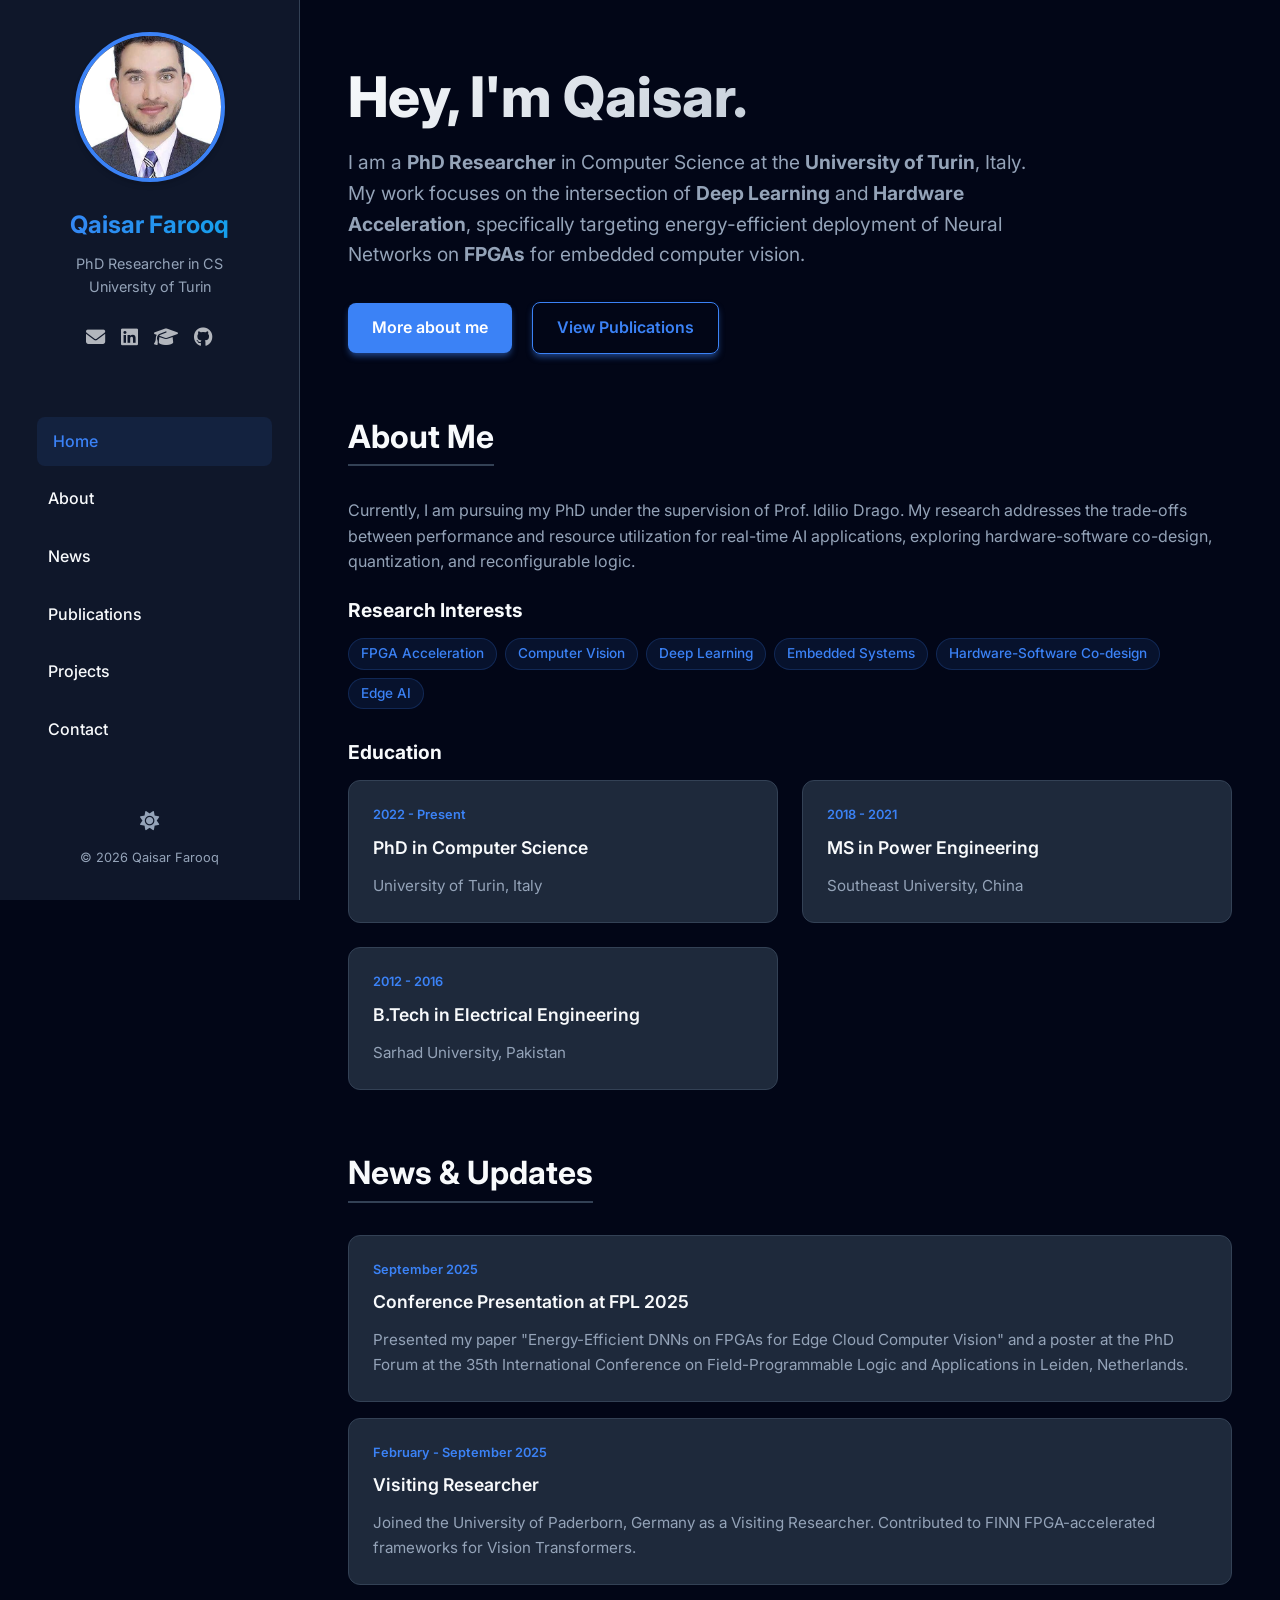
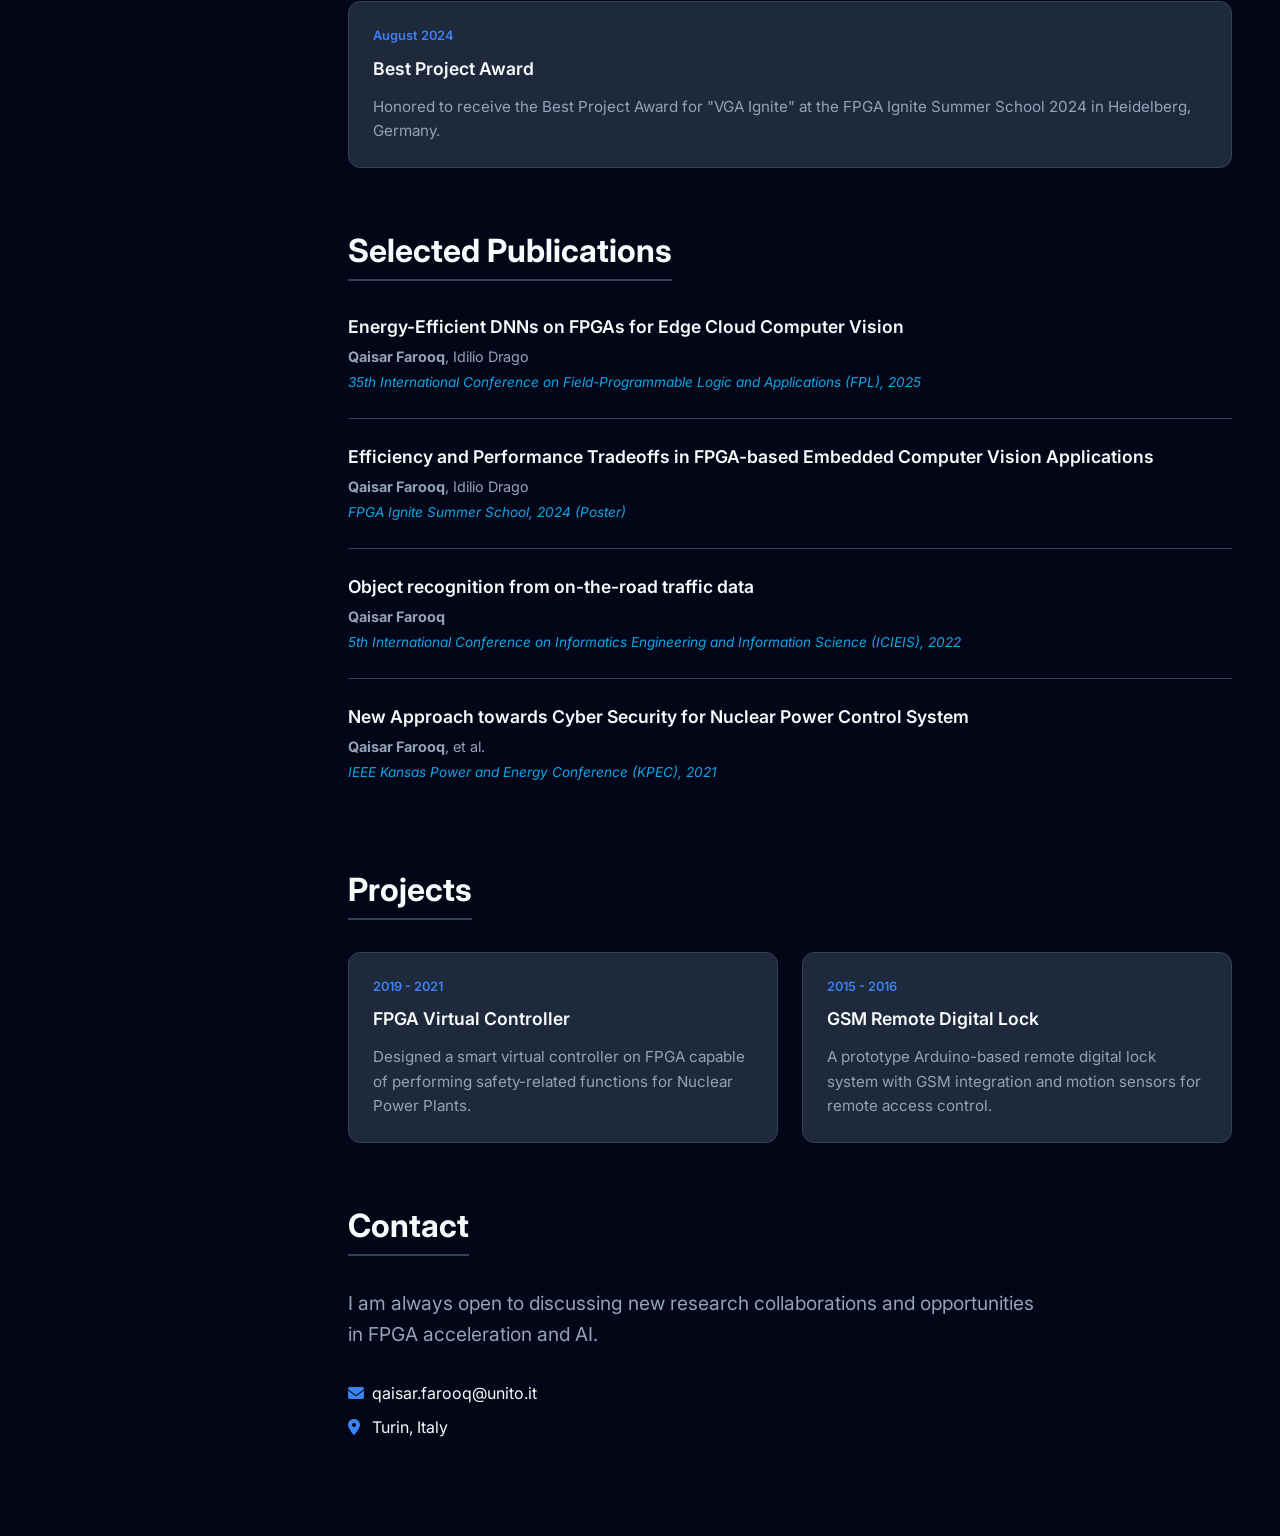
==== index.html @ 943a79b2 "Initial commit of personal website" ====
<!DOCTYPE html>
<html lang="en">

<head>
    <meta charset="UTF-8">
    <meta name="viewport" content="width=device-width, initial-scale=1.0">
    <title>Qaisar Farooq - PhD Researcher</title>
    <meta name="description"
        content="Personal website of Qaisar Farooq, PhD Researcher in Computer Science specializing in FPGA and Embedded AI at the University of Turin.">

    <!-- Fonts -->
    <link rel="preconnect" href="https://fonts.googleapis.com">
    <link rel="preconnect" href="https://fonts.gstatic.com" crossorigin>
    <link href="https://fonts.googleapis.com/css2?family=Inter:wght@300;400;500;600;700;800&display=swap"
        rel="stylesheet">

    <!-- Icons -->
    <link rel="stylesheet" href="https://cdnjs.cloudflare.com/ajax/libs/font-awesome/6.4.0/css/all.min.css">

    <!-- Custom CSS -->
    <link rel="stylesheet" href="assets/css/style.css">
</head>

<body>

    <!-- Mobile Menu Button -->
    <button class="menu-toggle" id="menu-toggle">
        <i class="fas fa-bars"></i>
    </button>

    <div class="layout-container">
        <!-- Sidebar -->
        <aside class="sidebar" id="sidebar">
            <div class="profile-section">
                <img src="assets/images/Qaisar.jpeg" alt="Qaisar Farooq" class="avatar">
                <div class="profile-name">Qaisar Farooq</div>
                <div class="profile-bio">PhD Researcher in CS<br>University of Turin</div>

                <div class="social-links">
                    <a href="mailto:qaisar.farooq@unito.it" class="social-icon" title="Email"><i
                            class="fas fa-envelope"></i></a>
                    <a href="https://www.linkedin.com/in/qaisar-farooq-2224791b5" class="social-icon"
                        title="LinkedIn"><i class="fab fa-linkedin"></i></a>
                    <a href="https://scholar.google.com/citations?user=luBszyAAAAAJ&hl=en" class="social-icon"
                        title="Google Scholar"><i class="fas fa-graduation-cap"></i></a>
                    <a href="https://github.com/QaisarFarooq17" class="social-icon" title="GitHub"><i
                            class="fab fa-github"></i></a>
                </div>
            </div>

            <nav>
                <ul class="nav-menu">
                    <li class="nav-item"><a href="#home" class="nav-link active">Home</a></li>
                    <li class="nav-item"><a href="#about" class="nav-link">About</a></li>
                    <li class="nav-item"><a href="#news" class="nav-link">News</a></li>
                    <li class="nav-item"><a href="#publications" class="nav-link">Publications</a></li>
                    <li class="nav-item"><a href="#projects" class="nav-link">Projects</a></li>
                    <li class="nav-item"><a href="#contact" class="nav-link">Contact</a></li>
                </ul>
            </nav>

            <div class="sidebar-footer">
                <button id="theme-toggle" class="theme-toggle-btn" title="Toggle Theme">
                    <i class="fas fa-sun"></i>
                </button>
                <div style="margin-top: 1rem;">
                    &copy; 2026 Qaisar Farooq
                </div>
            </div>
        </aside>

        <!-- Main Content -->
        <main class="main-content">

            <!-- Hero Section -->
            <section id="home">
                <h1 class="hero-title">Hey, I'm Qaisar.</h1>
                <p class="hero-text">
                    I am a <strong>PhD Researcher</strong> in Computer Science at the <strong>University of
                        Turin</strong>, Italy.
                    My work focuses on the intersection of <strong>Deep Learning</strong> and <strong>Hardware
                        Acceleration</strong>, specifically targeting energy-efficient deployment of Neural Networks on
                    <strong>FPGAs</strong> for embedded computer vision.
                </p>
                <div class="hero-buttons">
                    <a href="#about" class="btn">More about me</a>
                    <a href="#publications" class="btn"
                        style="background-color: transparent; border: 1px solid var(--secondary-color); color: var(--secondary-color); margin-left: 1rem;">View
                        Publications</a>
                </div>
            </section>

            <!-- About Section -->
            <section id="about">
                <h2 class="section-title">About Me</h2>
                <p style="margin-bottom: 1.5rem; color: var(--text-muted);">
                    Currently, I am pursuing my PhD under the supervision of Prof. Idilio Drago. My research addresses
                    the trade-offs between performance and resource utilization for real-time AI applications, exploring
                    hardware-software co-design, quantization, and reconfigurable logic.
                </p>

                <h3 style="font-size: 1.2rem; margin-bottom: 1rem;">Research Interests</h3>
                <div class="skills-container">
                    <span class="skill-tag">FPGA Acceleration</span>
                    <span class="skill-tag">Computer Vision</span>
                    <span class="skill-tag">Deep Learning</span>
                    <span class="skill-tag">Embedded Systems</span>
                    <span class="skill-tag">Hardware-Software Co-design</span>
                    <span class="skill-tag">Edge AI</span>
                </div>

                <h3 style="font-size: 1.2rem; margin-top: 2rem; margin-bottom: 1rem;">Education</h3>
                <div class="card-grid">
                    <div class="card">
                        <span class="card-date">2022 - Present</span>
                        <div class="card-title">PhD in Computer Science</div>
                        <div class="card-text">University of Turin, Italy</div>
                    </div>
                    <div class="card">
                        <span class="card-date">2018 - 2021</span>
                        <div class="card-title">MS in Power Engineering</div>
                        <div class="card-text">Southeast University, China</div>
                    </div>
                    <div class="card">
                        <span class="card-date">2012 - 2016</span>
                        <div class="card-title">B.Tech in Electrical Engineering</div>
                        <div class="card-text">Sarhad University, Pakistan</div>
                    </div>
                </div>
            </section>

            <!-- News Section -->
            <section id="news">
                <h2 class="section-title">News & Updates</h2>
                <div class="card" style="margin-bottom: 1rem;">
                    <span class="card-date">September 2025</span>
                    <div class="card-title">Conference Presentation at FPL 2025</div>
                    <div class="card-text">
                        Presented my paper "Energy-Efficient DNNs on FPGAs for Edge Cloud Computer Vision" and a poster
                        at the PhD Forum at the 35th International Conference on Field-Programmable Logic and
                        Applications in Leiden, Netherlands.
                    </div>
                </div>
                <div class="card" style="margin-bottom: 1rem;">
                    <span class="card-date">February - September 2025</span>
                    <div class="card-title">Visiting Researcher</div>
                    <div class="card-text">
                        Joined the University of Paderborn, Germany as a Visiting Researcher. Contributed to FINN
                        FPGA-accelerated frameworks for Vision Transformers.
                    </div>
                </div>
                <div class="card">
                    <span class="card-date">August 2024</span>
                    <div class="card-title">Best Project Award</div>
                    <div class="card-text">
                        Honored to receive the Best Project Award for "VGA Ignite" at the FPGA Ignite Summer School 2024
                        in Heidelberg, Germany.
                    </div>
                </div>
            </section>

            <!-- Publications Section -->
            <section id="publications">
                <h2 class="section-title">Selected Publications</h2>

                <div class="publication-item">
                    <a href="#" class="pub-title">Energy-Efficient DNNs on FPGAs for Edge Cloud Computer Vision</a>
                    <div class="pub-authors"><strong>Qaisar Farooq</strong>, Idilio Drago</div>
                    <div class="pub-venue">35th International Conference on Field-Programmable Logic and Applications
                        (FPL), 2025</div>
                </div>

                <div class="publication-item">
                    <a href="https://fpga-ignite.github.io/" class="pub-title">Efficiency and Performance Tradeoffs in
                        FPGA-based Embedded Computer Vision Applications</a>
                    <div class="pub-authors"><strong>Qaisar Farooq</strong>, Idilio Drago</div>
                    <div class="pub-venue">FPGA Ignite Summer School, 2024 (Poster)</div>
                </div>

                <div class="publication-item">
                    <a href="https://doi.org/10.1117/12.2662006" class="pub-title">Object recognition from on-the-road
                        traffic data</a>
                    <div class="pub-authors"><strong>Qaisar Farooq</strong></div>
                    <div class="pub-venue">5th International Conference on Informatics Engineering and Information
                        Science (ICIEIS), 2022</div>
                </div>

                <div class="publication-item">
                    <a href="https://doi.org/10.1109/KPEC51835.2021.9446235" class="pub-title">New Approach towards
                        Cyber Security for Nuclear Power Control System</a>
                    <div class="pub-authors"><strong>Qaisar Farooq</strong>, et al.</div>
                    <div class="pub-venue">IEEE Kansas Power and Energy Conference (KPEC), 2021</div>
                </div>
            </section>

            <!-- Projects Section -->
            <section id="projects">
                <h2 class="section-title">Projects</h2>
                <div class="card-grid">
                    <div class="card">
                        <span class="card-date">2019 - 2021</span>
                        <div class="card-title">FPGA Virtual Controller</div>
                        <div class="card-text">
                            Designed a smart virtual controller on FPGA capable of performing safety-related functions
                            for Nuclear Power Plants.
                        </div>
                    </div>
                    <div class="card">
                        <span class="card-date">2015 - 2016</span>
                        <div class="card-title">GSM Remote Digital Lock</div>
                        <div class="card-text">
                            A prototype Arduino-based remote digital lock system with GSM integration and motion sensors
                            for remote access control.
                        </div>
                    </div>
                </div>
            </section>

            <!-- Contact Section -->
            <section id="contact" style="margin-bottom: 2rem;">
                <h2 class="section-title">Contact</h2>
                <p class="hero-text">
                    I am always open to discussing new research collaborations and opportunities in FPGA acceleration
                    and AI.
                </p>
                <div style="margin-top: 1rem;">
                    <div style="margin-bottom: 0.5rem;">
                        <i class="fas fa-envelope" style="width: 20px; color: var(--secondary-color);"></i>
                        <a href="mailto:qaisar.farooq@unito.it">qaisar.farooq@unito.it</a>
                    </div>
                    <div style="margin-bottom: 0.5rem;">
                        <i class="fas fa-map-marker-alt" style="width: 20px; color: var(--secondary-color);"></i>
                        Turin, Italy
                    </div>
                </div>
            </section>

        </main>
    </div>

    <!-- Scripts -->
    <script src="assets/js/main.js"></script>
</body>

</html>
---- assets/css/style.css ----
/* Global Styles */
:root {
  --primary-color: #0f172a; /* Slate 900 */
  --secondary-color: #3b82f6; /* Blue 500 */
  --accent-color: #0ea5e9; /* Sky 500 */
  --text-main: #f8fafc; /* Slate 50 */
  --text-muted: #94a3b8; /* Slate 400 */
  --bg-body: #020617; /* Slate 950 */
  --bg-sidebar: #0f172a; /* Slate 900 */
  --bg-card: #1e293b; /* Slate 800 */
  --border-color: #334155; /* Slate 700 */
  --transition-speed: 0.3s;
  --font-main: 'Inter', system-ui, -apple-system, sans-serif;
}

/* Light Theme Variables (class attached to body) */
body.light-theme {
  --primary-color: #f8fafc;
  --secondary-color: #2563eb;
  --accent-color: #0284c7;
  --text-main: #0f172a;
  --text-muted: #64748b;
  --bg-body: #f1f5f9;
  --bg-sidebar: #ffffff;
  --bg-card: #ffffff;
  --border-color: #e2e8f0;
}

* {
  box-sizing: border-box;
  margin: 0;
  padding: 0;
}

html {
  scroll-behavior: smooth;
}

body {
  font-family: var(--font-main);
  background-color: var(--bg-body);
  color: var(--text-main);
  line-height: 1.6;
  min-height: 100vh;
  display: flex;
  flex-direction: column;
  transition: background-color var(--transition-speed), color var(--transition-speed);
}

a {
  text-decoration: none;
  color: inherit;
  transition: color 0.2s ease;
}

a:hover {
  color: var(--secondary-color);
}

/* Sidebar Layout (Desktop) */
.layout-container {
  display: flex;
  min-height: 100vh;
}

/* Sidebar Styling */
.sidebar {
  width: 300px;
  background-color: var(--bg-sidebar);
  color: var(--text-main);
  padding: 2rem;
  display: flex;
  flex-direction: column;
  justify-content: space-between;
  border-right: 1px solid var(--border-color);
  position: fixed;
  height: 100vh;
  overflow-y: auto;
  z-index: 100;
  transition: transform var(--transition-speed) ease;
}

.profile-section {
  text-align: center;
  margin-bottom: 2rem;
}

.avatar {
  width: 150px;
  height: 150px;
  border-radius: 50%;
  object-fit: cover;
  margin-bottom: 1rem;
  border: 4px solid var(--secondary-color);
  box-shadow: 0 4px 6px -1px rgba(0, 0, 0, 0.1), 0 2px 4px -1px rgba(0, 0, 0, 0.06);
  background-color: var(--bg-card); /* Fallback if image fails */
}

.profile-name {
  font-size: 1.5rem;
  font-weight: 700;
  margin-bottom: 0.5rem;
  background: linear-gradient(to right, var(--secondary-color), var(--accent-color));
  -webkit-background-clip: text;
  -webkit-text-fill-color: transparent;
}

.profile-bio {
  font-size: 0.9rem;
  color: var(--text-muted);
  margin-bottom: 1.5rem;
}

.nav-menu {
  list-style: none;
  margin-top: 1rem;
}

.nav-item {
  margin-bottom: 0.5rem;
}

.nav-link {
  display: block;
  padding: 0.75rem 1rem;
  border-radius: 0.5rem;
  font-weight: 500;
  transition: all 0.2s ease;
}

.nav-link:hover, .nav-link.active {
  background-color: rgba(59, 130, 246, 0.1);
  color: var(--secondary-color);
  transform: translateX(5px);
}

.sidebar-footer {
  margin-top: auto;
  padding-top: 2rem;
  font-size: 0.8rem;
  color: var(--text-muted);
  text-align: center;
}

.social-links {
  display: flex;
  justify-content: center;
  gap: 1rem;
  margin-bottom: 1rem;
}

.social-icon {
  font-size: 1.2rem;
  opacity: 0.7;
  transition: opacity 0.2s, transform 0.2s;
}

.social-icon:hover {
  opacity: 1;
  transform: translateY(-2px);
  color: var(--secondary-color);
}

/* Main Content Area */
.main-content {
  flex: 1;
  margin-left: 300px; /* Offset for fixed sidebar */
  padding: 4rem 3rem;
  max-width: 1000px;
}

/* Sections */
section {
  margin-bottom: 4rem;
  animation: fadeIn 0.8s ease-out forwards;
  opacity: 0;
}

@keyframes fadeIn {
  from { opacity: 0; transform: translateY(20px); }
  to { opacity: 1; transform: translateY(0); }
}

/* Stagger animations for sections */
section:nth-child(1) { animation-delay: 0.1s; }
section:nth-child(2) { animation-delay: 0.2s; }
section:nth-child(3) { animation-delay: 0.3s; }
section:nth-child(4) { animation-delay: 0.4s; }

h1, h2, h3 {
  font-weight: 700;
  margin-bottom: 1.5rem;
  line-height: 1.2;
}

.section-title {
  font-size: 2rem;
  border-bottom: 2px solid var(--border-color);
  padding-bottom: 0.5rem;
  margin-bottom: 2rem;
  display: inline-block;
  color: var(--text-main);
}

.hero-title {
  font-size: 3.5rem;
  font-weight: 800;
  margin-bottom: 1rem;
  background: linear-gradient(135deg, var(--text-main) 0%, var(--text-muted) 100%);
  -webkit-background-clip: text;
  -webkit-text-fill-color: transparent;
}

.hero-text {
  font-size: 1.2rem;
  color: var(--text-muted);
  max-width: 700px;
  margin-bottom: 2rem;
}

.btn {
  display: inline-block;
  padding: 0.75rem 1.5rem;
  background-color: var(--secondary-color);
  color: white;
  border-radius: 0.5rem;
  font-weight: 600;
  box-shadow: 0 4px 6px -1px rgba(59, 130, 246, 0.5);
  transition: transform 0.2s, box-shadow 0.2s;
}

.btn:hover {
  transform: translateY(-2px);
  box-shadow: 0 10px 15px -3px rgba(59, 130, 246, 0.6);
  color: white; /* Ensure text stays white */
}

/* Cards (News, Publications) */
.card-grid {
  display: grid;
  grid-template-columns: repeat(auto-fit, minmax(300px, 1fr));
  gap: 1.5rem;
}

.card {
  background-color: var(--bg-card);
  border: 1px solid var(--border-color);
  border-radius: 0.75rem;
  padding: 1.5rem;
  transition: transform 0.3s ease, box-shadow 0.3s ease, border-color 0.3s;
  position: relative;
  overflow: hidden;
}

.card:hover {
  transform: translateY(-5px);
  box-shadow: 0 10px 15px -3px rgba(0, 0, 0, 0.2);
  border-color: var(--secondary-color);
}

.card::before {
  content: '';
  position: absolute;
  top: 0;
  left: 0;
  width: 4px;
  height: 100%;
  background: linear-gradient(to bottom, var(--secondary-color), var(--accent-color));
  opacity: 0;
  transition: opacity 0.3s;
}

.card:hover::before {
  opacity: 1;
}

.card-date {
  font-size: 0.8rem;
  color: var(--secondary-color);
  font-weight: 600;
  margin-bottom: 0.5rem;
  display: block;
}

.card-title {
  font-size: 1.1rem;
  font-weight: 600;
  margin-bottom: 0.75rem;
  color: var(--text-main);
}

.card-text {
  font-size: 0.95rem;
  color: var(--text-muted);
}

.publication-item {
  margin-bottom: 1.5rem;
  padding-bottom: 1.5rem;
  border-bottom: 1px solid var(--border-color);
}

.publication-item:last-child {
  border-bottom: none;
}

.pub-title {
  font-weight: 600;
  font-size: 1.1rem;
  color: var(--text-main);
  margin-bottom: 0.25rem;
  display: block;
}

.pub-authors {
  font-size: 0.9rem;
  color: var(--text-muted);
  margin-bottom: 0.25rem;
}

.pub-venue {
  font-size: 0.85rem;
  font-style: italic;
  color: var(--accent-color);
}

/* Skills Tags */
.skills-container {
  display: flex;
  flex-wrap: wrap;
  gap: 0.5rem;
}

.skill-tag {
  background-color: rgba(59, 130, 246, 0.1);
  color: var(--secondary-color);
  padding: 0.25rem 0.75rem;
  border-radius: 1rem;
  font-size: 0.85rem;
  font-weight: 500;
  border: 1px solid rgba(59, 130, 246, 0.2);
}

/* Mobile Toggle */
.menu-toggle {
  display: none;
  position: fixed;
  top: 1rem;
  right: 1rem;
  z-index: 200;
  background-color: var(--bg-card);
  border: 1px solid var(--border-color);
  color: var(--text-main);
  padding: 0.5rem;
  border-radius: 0.5rem;
  cursor: pointer;
}

/* Theme Toggle */
.theme-toggle-btn {
  background: none;
  border: none;
  color: var(--text-muted);
  cursor: pointer;
  font-size: 1.2rem;
  transition: color 0.2s;
  display: flex;
  align-items: center;
  justify-content: center;
  margin: 0 auto; /* Center in sidebar footer */
}

.theme-toggle-btn:hover {
  color: var(--secondary-color);
}

/* Responsive Design */
@media (max-width: 768px) {
  .sidebar {
    transform: translateX(-100%);
    width: 250px;
    box-shadow: 2px 0 10px rgba(0,0,0,0.5);
  }

  .sidebar.active {
    transform: translateX(0);
  }

  .main-content {
    margin-left: 0;
    padding: 3rem 1.5rem;
  }

  .menu-toggle {
    display: block;
  }

  .hero-title {
    font-size: 2.5rem;
  }
}
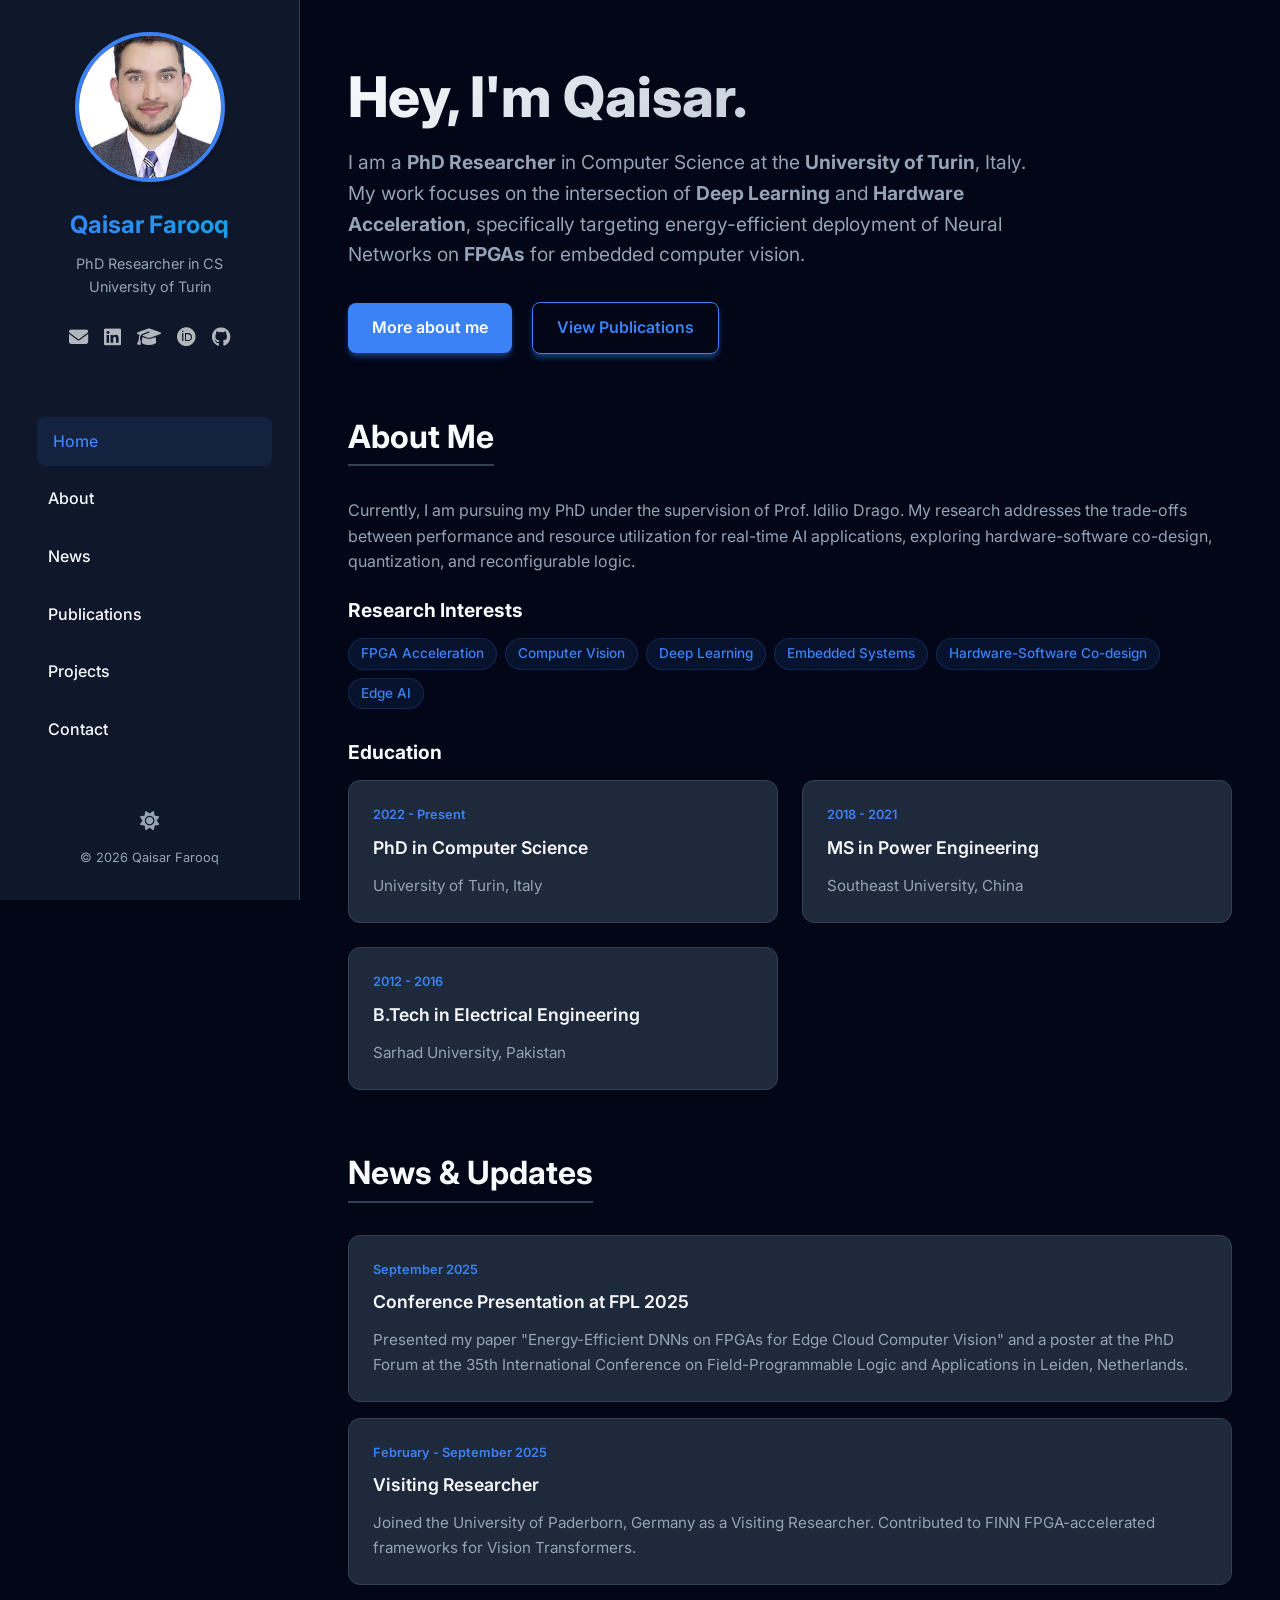
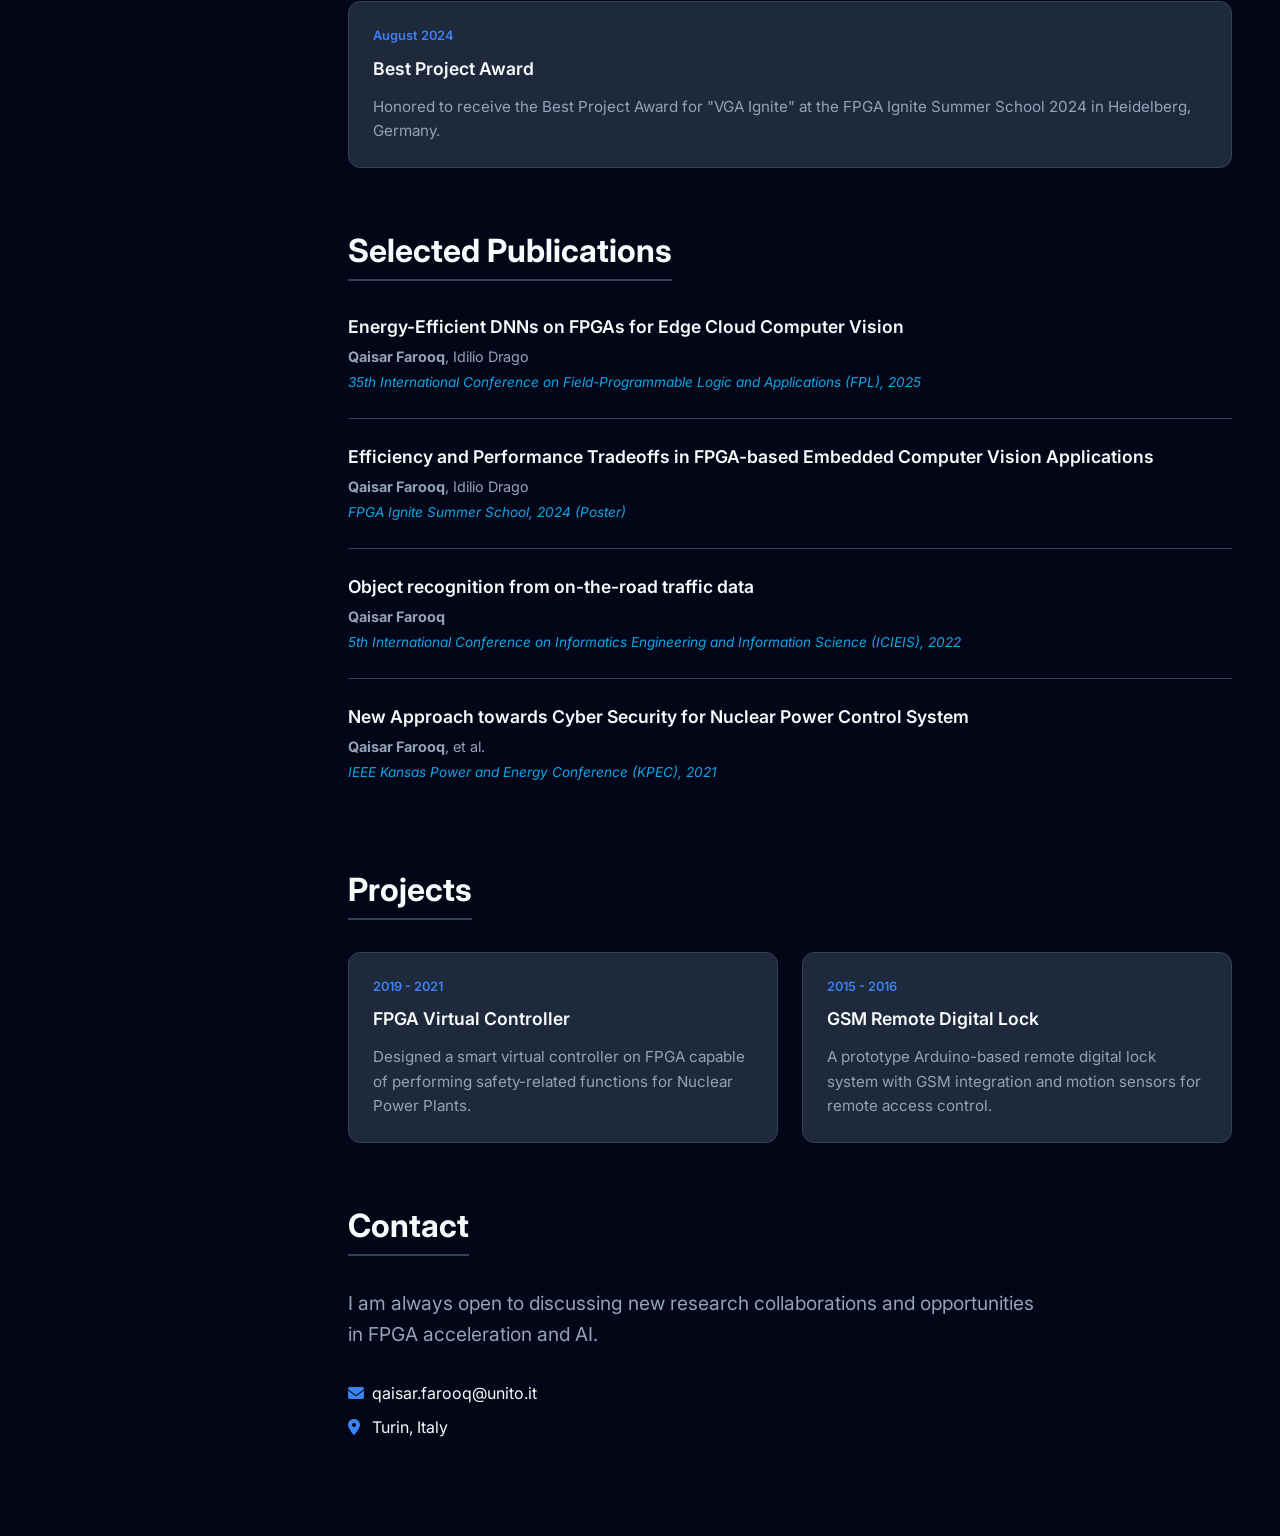
==== commit c941c581: "Add ORCID social link to sidebar Co-authored-by: QaisarFarooq17 <59369016+QaisarFarooq17@users.norep" ====
--- a/index.html
+++ b/index.html
@@ -43,6 +43,8 @@
                         title="LinkedIn"><i class="fab fa-linkedin"></i></a>
                     <a href="https://scholar.google.com/citations?user=luBszyAAAAAJ&hl=en" class="social-icon"
                         title="Google Scholar"><i class="fas fa-graduation-cap"></i></a>
+                    <a href="https://orcid.org/0009-0006-1537-8470" class="social-icon" title="ORCID"><i
+                            class="fab fa-orcid"></i></a>
                     <a href="https://github.com/QaisarFarooq17" class="social-icon" title="GitHub"><i
                             class="fab fa-github"></i></a>
                 </div>
